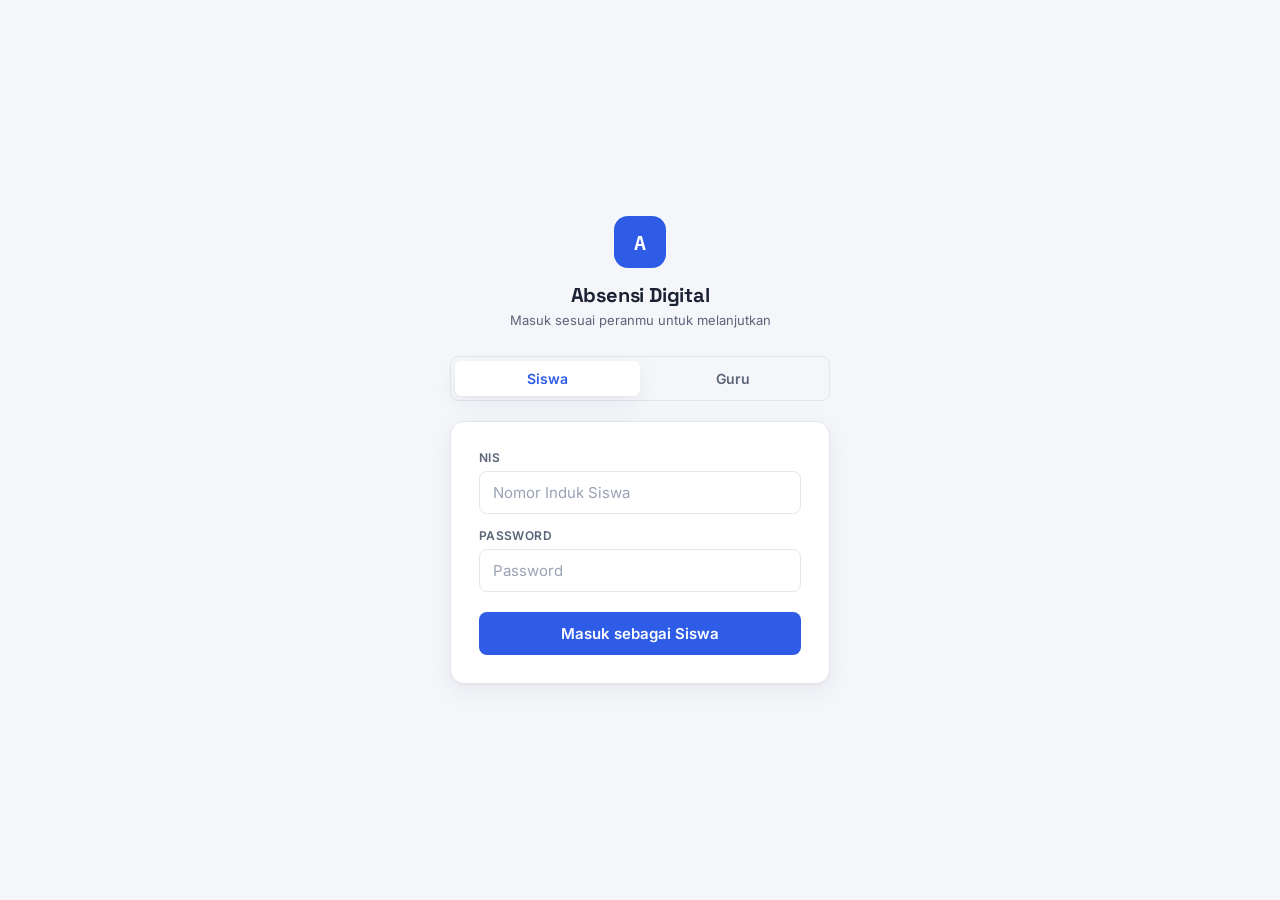
==== index.html @ 781d8fad "Add files via upload" ====
<!DOCTYPE html>
<html lang="id">
<head>
<meta charset="UTF-8" />
<meta name="viewport" content="width=device-width, initial-scale=1.0" />
<title>Absensi - Masuk</title>
<link rel="preconnect" href="https://fonts.googleapis.com">
<link href="https://fonts.googleapis.com/css2?family=Space+Grotesk:wght@500;600;700&family=Inter:wght@400;500;600&family=IBM+Plex+Mono:wght@500;600&display=swap" rel="stylesheet">
<link rel="stylesheet" href="style.css" />
<style>
  body {
    min-height: 100vh;
    display: flex;
    align-items: center;
    justify-content: center;
    padding: 20px;
  }
  .login-wrap { width: 100%; max-width: 380px; }
  .brand {
    text-align: center;
    margin-bottom: 28px;
  }
  .brand .mark {
    width: 52px; height: 52px;
    border-radius: 14px;
    background: var(--primary);
    color: #fff;
    font-family: var(--font-mono);
    font-weight: 600;
    font-size: 20px;
    display: flex; align-items: center; justify-content: center;
    margin: 0 auto 14px;
  }
  .brand h1 { font-size: 20px; color: var(--ink); }
  .brand p { color: var(--ink-soft); font-size: 13px; margin-top: 4px; }

  .tabs {
    display: flex;
    background: var(--bg);
    border: 1px solid var(--border);
    border-radius: var(--radius-sm);
    padding: 4px;
    margin-bottom: 20px;
  }
  .tab {
    flex: 1;
    text-align: center;
    padding: 9px 0;
    border-radius: 6px;
    font-size: 14px;
    font-weight: 600;
    color: var(--ink-soft);
    cursor: pointer;
    background: none;
    border: none;
  }
  .tab.active { background: var(--surface); color: var(--primary); box-shadow: var(--shadow); }

  .login-panel { padding: 28px; }
  .field { margin-bottom: 14px; }
  .field label {
    display: block;
    font-size: 12px;
    font-weight: 600;
    color: var(--ink-soft);
    margin-bottom: 6px;
    text-transform: uppercase;
    letter-spacing: 0.03em;
  }
  .login-panel .btn-primary { width: 100%; margin-top: 6px; }
  .err-msg {
    color: var(--danger);
    font-size: 13px;
    margin-top: 12px;
    text-align: center;
    display: none;
  }
  .hidden { display: none; }
</style>
</head>
<body>

<div class="login-wrap">
  <div class="brand">
    <div class="mark">A</div>
    <h1>Absensi Digital</h1>
    <p>Masuk sesuai peranmu untuk melanjutkan</p>
  </div>

  <div class="tabs">
    <button class="tab active" id="tabSiswa" onclick="switchTab('siswa')">Siswa</button>
    <button class="tab" id="tabGuru" onclick="switchTab('guru')">Guru</button>
  </div>

  <div class="card login-panel">
    <!-- FORM SISWA -->
    <form id="formSiswa" onsubmit="return submitSiswa(event)">
      <div class="field">
        <label for="nis">NIS</label>
        <input id="nis" type="text" inputmode="numeric" placeholder="Nomor Induk Siswa" required />
      </div>
      <div class="field">
        <label for="passSiswa">Password</label>
        <input id="passSiswa" type="password" placeholder="Password" required />
      </div>
      <button class="btn-primary" type="submit" id="btnSiswa">Masuk sebagai Siswa</button>
    </form>

    <!-- FORM GURU -->
    <form id="formGuru" class="hidden" onsubmit="return submitGuru(event)">
      <div class="field">
        <label for="username">Username</label>
        <input id="username" type="text" placeholder="Username guru" required />
      </div>
      <div class="field">
        <label for="passGuru">Password</label>
        <input id="passGuru" type="password" placeholder="Password" required />
      </div>
      <button class="btn-primary" type="submit" id="btnGuru">Masuk sebagai Guru</button>
    </form>

    <p class="err-msg" id="errMsg"></p>
  </div>
</div>

<script src="config.js"></script>
<script>
  function switchTab(role) {
    const isSiswa = role === 'siswa';
    document.getElementById('tabSiswa').classList.toggle('active', isSiswa);
    document.getElementById('tabGuru').classList.toggle('active', !isSiswa);
    document.getElementById('formSiswa').classList.toggle('hidden', !isSiswa);
    document.getElementById('formGuru').classList.toggle('hidden', isSiswa);
    hideErr();
  }

  function showErr(msg) {
    const el = document.getElementById('errMsg');
    el.textContent = msg;
    el.style.display = 'block';
  }
  function hideErr() {
    document.getElementById('errMsg').style.display = 'none';
  }

  async function submitSiswa(e) {
    e.preventDefault();
    hideErr();
    const btn = document.getElementById('btnSiswa');
    btn.disabled = true; btn.textContent = 'Memeriksa...';
    const nis = document.getElementById('nis').value.trim();
    const password = document.getElementById('passSiswa').value;
    try {
      const res = await apiPost('loginSiswa', { nis, password });
      if (res.ok) {
        saveSession(res.token, 'siswa', res.nama);
        window.location.href = 'absen-siswa.html';
      } else {
        showErr(res.error || 'Login gagal');
      }
    } catch (err) {
      showErr('Tidak bisa terhubung ke server. Cek koneksi internet.');
    } finally {
      btn.disabled = false; btn.textContent = 'Masuk sebagai Siswa';
    }
    return false;
  }

  async function submitGuru(e) {
    e.preventDefault();
    hideErr();
    const btn = document.getElementById('btnGuru');
    btn.disabled = true; btn.textContent = 'Memeriksa...';
    const username = document.getElementById('username').value.trim();
    const password = document.getElementById('passGuru').value;
    try {
      const res = await apiPost('loginGuru', { username, password });
      if (res.ok) {
        saveSession(res.token, 'guru', res.nama);
        window.location.href = 'dashboard-guru-enhanced.html';
      } else {
        showErr(res.error || 'Login gagal');
      }
    } catch (err) {
      showErr('Tidak bisa terhubung ke server. Cek koneksi internet.');
    } finally {
      btn.disabled = false; btn.textContent = 'Masuk sebagai Guru';
    }
    return false;
  }

  // Jika sudah login, langsung redirect
  (function autoRedirect() {
    const token = getToken();
    const role = getRole();
    if (token && role === 'siswa') window.location.href = 'absen-siswa.html';
    else if (token && role === 'guru') window.location.href = 'dashboard-guru-enhanced.html';
  })();
</script>
</body>
</html>
---- style.css ----
/* ============ DESIGN TOKENS ============
   Palette   : latar netral terang, tinta navy-charcoal, aksen biru untuk aksi,
               hijau=hadir/sukses, merah=galat/sudah absen, amber=aksen KKA.
   Tipografi : Space Grotesk (display, geometris - identitas "digital attendance"),
               Inter (body, sangat legible untuk tabel data),
               IBM Plex Mono (angka/waktu/NIS - kesan jam presensi digital).
   Signature : jam digital mono besar di layar check-in siswa + tombol bulat
               besar bertekstur "tap-to-mark" dengan animasi centang singkat.
*/
:root {
  --bg: #f5f6fa;
  --surface: #ffffff;
  --border: #e3e6ec;
  --ink: #1b2233;
  --ink-soft: #5b6478;
  --ink-faint: #9aa2b4;

  --primary: #2e5ce6;
  --primary-dark: #1e44bd;
  --primary-bg: #eaf0ff;

  --success: #1e9e6b;
  --success-bg: #e6f7ef;

  --danger: #e1483c;
  --danger-bg: #fdebea;

  --amber: #d98a1f;
  --amber-bg: #fbf1de;

  --radius: 14px;
  --radius-sm: 8px;
  --shadow: 0 1px 2px rgba(27, 34, 51, 0.04), 0 8px 24px rgba(27, 34, 51, 0.06);

  --font-display: 'Space Grotesk', 'Segoe UI', sans-serif;
  --font-body: 'Inter', 'Segoe UI', sans-serif;
  --font-mono: 'IBM Plex Mono', 'Courier New', monospace;
}

* { box-sizing: border-box; }

html, body {
  margin: 0;
  padding: 0;
  background: var(--bg);
  color: var(--ink);
  font-family: var(--font-body);
  -webkit-font-smoothing: antialiased;
}

h1, h2, h3 { font-family: var(--font-display); margin: 0; letter-spacing: -0.01em; }
p { margin: 0; }

button {
  font-family: var(--font-body);
  cursor: pointer;
  border: none;
  border-radius: var(--radius-sm);
  transition: transform 0.08s ease, opacity 0.15s ease, background 0.15s ease;
}
button:active { transform: scale(0.98); }
button:disabled { opacity: 0.5; cursor: not-allowed; transform: none; }
button:focus-visible, input:focus-visible, select:focus-visible {
  outline: 2px solid var(--primary);
  outline-offset: 2px;
}

input, select {
  font-family: var(--font-body);
  font-size: 15px;
  padding: 11px 13px;
  border: 1px solid var(--border);
  border-radius: var(--radius-sm);
  background: var(--surface);
  color: var(--ink);
  width: 100%;
}
input::placeholder { color: var(--ink-faint); }

.btn-primary {
  background: var(--primary);
  color: #fff;
  font-weight: 600;
  font-size: 15px;
  padding: 12px 20px;
}
.btn-primary:hover:not(:disabled) { background: var(--primary-dark); }

.btn-ghost {
  background: transparent;
  color: var(--ink-soft);
  font-weight: 500;
  padding: 10px 16px;
  border: 1px solid var(--border);
}
.btn-ghost:hover { background: var(--bg); color: var(--ink); }

.btn-danger {
  background: var(--danger-bg);
  color: var(--danger);
  font-weight: 600;
  padding: 8px 14px;
  font-size: 13px;
}

.card {
  background: var(--surface);
  border: 1px solid var(--border);
  border-radius: var(--radius);
  box-shadow: var(--shadow);
}

.badge {
  display: inline-flex;
  align-items: center;
  gap: 6px;
  padding: 3px 10px;
  border-radius: 999px;
  font-size: 12px;
  font-weight: 600;
  font-family: var(--font-mono);
}
.badge-success { background: var(--success-bg); color: var(--success); }
.badge-idle { background: var(--bg); color: var(--ink-faint); border: 1px solid var(--border); }
.badge-danger { background: var(--danger-bg); color: var(--danger); }

.toast {
  position: fixed;
  bottom: 24px;
  left: 50%;
  transform: translateX(-50%) translateY(12px);
  background: var(--ink);
  color: #fff;
  padding: 13px 20px;
  border-radius: var(--radius-sm);
  font-size: 14px;
  font-weight: 500;
  opacity: 0;
  pointer-events: none;
  transition: opacity 0.2s ease, transform 0.2s ease;
  z-index: 100;
  max-width: 90vw;
  text-align: center;
}
.toast.show { opacity: 1; transform: translateX(-50%) translateY(0); }
.toast.error { background: var(--danger); }
.toast.success { background: var(--success); }

@media (prefers-reduced-motion: reduce) {
  * { transition: none !important; animation: none !important; }
}

/* Bungkus setiap <table> dengan <div class="table-wrap"> supaya di layar
   sempit tabel bisa di-scroll ke samping alih-alih kolomnya terpotong
   atau bikin seluruh halaman melebar. */
.table-wrap {
  width: 100%;
  overflow-x: auto;
  -webkit-overflow-scrolling: touch;
}
.table-wrap table { min-width: 560px; }
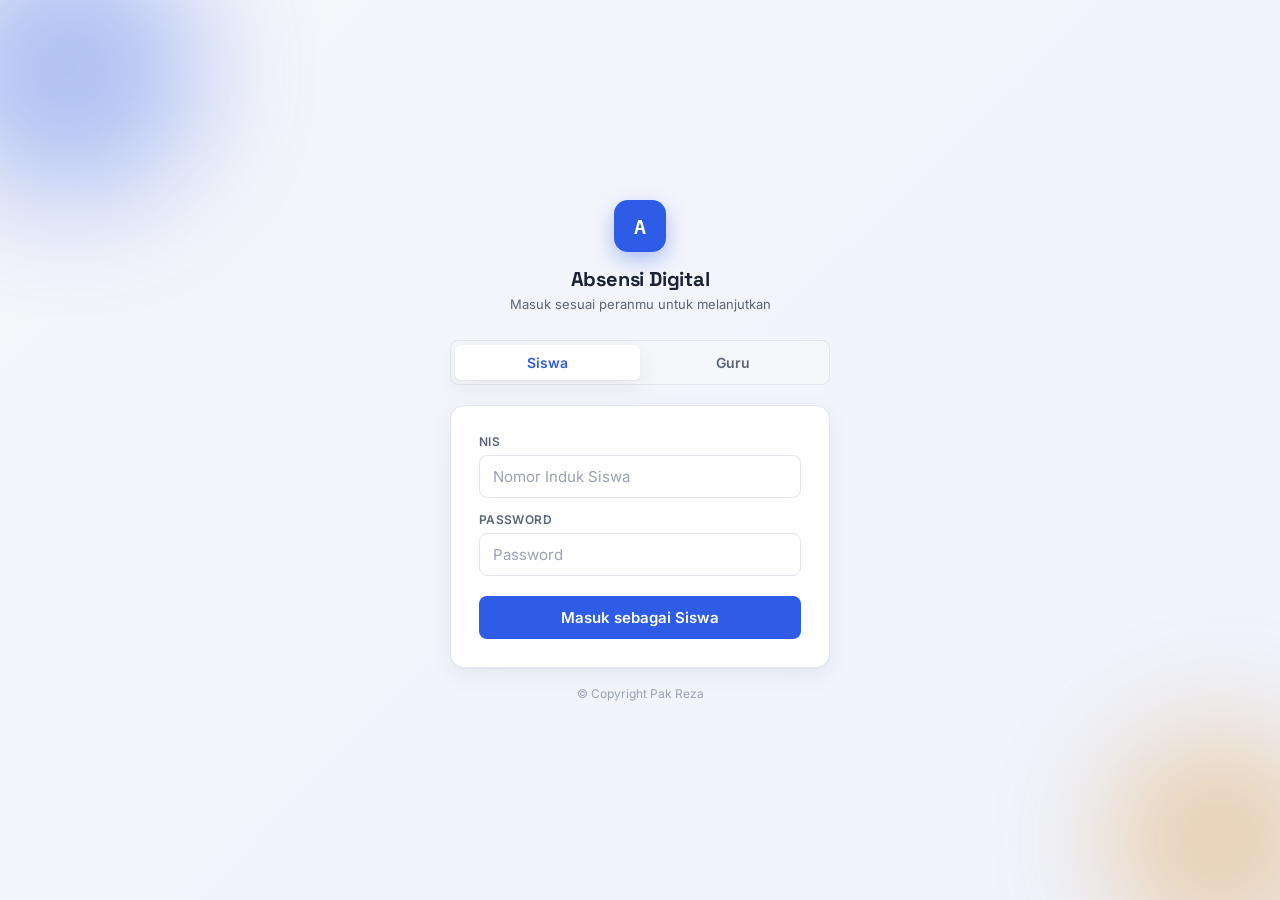
==== commit 2ee6ac25: "Add files via upload" ====
--- a/index.html
+++ b/index.html
@@ -14,11 +14,66 @@
     align-items: center;
     justify-content: center;
     padding: 20px;
-  }
-  .login-wrap { width: 100%; max-width: 380px; }
+    overflow-x: hidden;
+    position: relative;
+    background: linear-gradient(135deg, var(--bg) 0%, var(--primary-bg) 100%);
+    background-size: 200% 200%;
+    animation: bgShift 12s ease-in-out infinite;
+  }
+
+  @keyframes bgShift {
+    0% { background-position: 0% 50%; }
+    50% { background-position: 100% 50%; }
+    100% { background-position: 0% 50%; }
+  }
+
+  /* Blob dekoratif melayang halus di belakang form */
+  .bg-blob {
+    position: fixed;
+    border-radius: 50%;
+    filter: blur(60px);
+    opacity: 0.35;
+    z-index: 0;
+    pointer-events: none;
+    animation: floatBlob 10s ease-in-out infinite;
+  }
+  .bg-blob.one {
+    width: 260px; height: 260px;
+    background: var(--primary);
+    top: -60px; left: -60px;
+  }
+  .bg-blob.two {
+    width: 220px; height: 220px;
+    background: var(--amber);
+    bottom: -50px; right: -50px;
+    animation-delay: -4s;
+  }
+  @keyframes floatBlob {
+    0%, 100% { transform: translate(0, 0) scale(1); }
+    50% { transform: translate(20px, -20px) scale(1.08); }
+  }
+
+  .login-wrap {
+    width: 100%;
+    max-width: 380px;
+    position: relative;
+    z-index: 1;
+    opacity: 0;
+    transform: translateY(24px);
+    animation: fadeSlideUp 0.7s cubic-bezier(0.16, 1, 0.3, 1) forwards;
+  }
+
+  @keyframes fadeSlideUp {
+    to { opacity: 1; transform: translateY(0); }
+  }
+
   .brand {
     text-align: center;
     margin-bottom: 28px;
+    opacity: 0;
+    transform: translateY(12px);
+    animation: fadeSlideUp 0.6s cubic-bezier(0.16, 1, 0.3, 1) forwards;
+    animation-delay: 0.1s;
   }
   .brand .mark {
     width: 52px; height: 52px;
@@ -30,6 +85,12 @@
     font-size: 20px;
     display: flex; align-items: center; justify-content: center;
     margin: 0 auto 14px;
+    box-shadow: 0 8px 20px rgba(46, 92, 230, 0.35);
+    animation: markPulse 3s ease-in-out infinite;
+  }
+  @keyframes markPulse {
+    0%, 100% { transform: scale(1); box-shadow: 0 8px 20px rgba(46, 92, 230, 0.35); }
+    50% { transform: scale(1.05); box-shadow: 0 10px 26px rgba(46, 92, 230, 0.45); }
   }
   .brand h1 { font-size: 20px; color: var(--ink); }
   .brand p { color: var(--ink-soft); font-size: 13px; margin-top: 4px; }
@@ -41,6 +102,11 @@
     border-radius: var(--radius-sm);
     padding: 4px;
     margin-bottom: 20px;
+    position: relative;
+    opacity: 0;
+    transform: translateY(12px);
+    animation: fadeSlideUp 0.6s cubic-bezier(0.16, 1, 0.3, 1) forwards;
+    animation-delay: 0.18s;
   }
   .tab {
     flex: 1;
@@ -53,10 +119,31 @@
     cursor: pointer;
     background: none;
     border: none;
-  }
-  .tab.active { background: var(--surface); color: var(--primary); box-shadow: var(--shadow); }
-
-  .login-panel { padding: 28px; }
+    position: relative;
+    z-index: 1;
+    transition: color 0.25s ease;
+  }
+  .tab.active { color: var(--primary); }
+  .tab-indicator {
+    position: absolute;
+    top: 4px; bottom: 4px;
+    left: 4px;
+    width: calc(50% - 4px);
+    background: var(--surface);
+    border-radius: 6px;
+    box-shadow: var(--shadow);
+    transition: transform 0.32s cubic-bezier(0.65, 0, 0.35, 1);
+  }
+  .tab-indicator.guru { transform: translateX(100%); }
+
+  .login-panel {
+    padding: 28px;
+    opacity: 0;
+    transform: translateY(12px);
+    animation: fadeSlideUp 0.6s cubic-bezier(0.16, 1, 0.3, 1) forwards;
+    animation-delay: 0.26s;
+    transition: box-shadow 0.3s ease;
+  }
   .field { margin-bottom: 14px; }
   .field label {
     display: block;
@@ -67,7 +154,32 @@
     text-transform: uppercase;
     letter-spacing: 0.03em;
   }
-  .login-panel .btn-primary { width: 100%; margin-top: 6px; }
+  .field input {
+    transition: border-color 0.2s ease, box-shadow 0.2s ease, transform 0.2s ease;
+  }
+  .field input:focus {
+    border-color: var(--primary);
+    box-shadow: 0 0 0 3px var(--primary-bg);
+  }
+  .login-panel .btn-primary {
+    width: 100%;
+    margin-top: 6px;
+    position: relative;
+    overflow: hidden;
+  }
+  .login-panel .btn-primary:hover:not(:disabled) {
+    box-shadow: 0 6px 16px rgba(46, 92, 230, 0.3);
+  }
+
+  /* Transisi swap form Siswa / Guru */
+  #formSiswa, #formGuru {
+    animation: formFade 0.35s ease;
+  }
+  @keyframes formFade {
+    from { opacity: 0; transform: translateX(8px); }
+    to { opacity: 1; transform: translateX(0); }
+  }
+
   .err-msg {
     color: var(--danger);
     font-size: 13px;
@@ -75,10 +187,44 @@
     text-align: center;
     display: none;
   }
+  .err-msg.show {
+    display: block;
+    animation: shakeFade 0.4s ease;
+  }
+  @keyframes shakeFade {
+    0% { opacity: 0; transform: translateX(0); }
+    25% { transform: translateX(-4px); }
+    50% { transform: translateX(4px); }
+    75% { transform: translateX(-2px); }
+    100% { opacity: 1; transform: translateX(0); }
+  }
+
+  .credit {
+    text-align: center;
+    margin-top: 18px;
+    font-size: 12px;
+    color: var(--ink-faint);
+    opacity: 0;
+    animation: fadeSlideUp 0.6s cubic-bezier(0.16, 1, 0.3, 1) forwards;
+    animation-delay: 0.4s;
+  }
+
   .hidden { display: none; }
+
+  @media (prefers-reduced-motion: reduce) {
+    body, .bg-blob, .login-wrap, .brand, .brand .mark, .tabs, .login-panel,
+    #formSiswa, #formGuru, .err-msg, .credit {
+      animation: none !important;
+      opacity: 1 !important;
+      transform: none !important;
+    }
+  }
 </style>
 </head>
 <body>
+
+<div class="bg-blob one"></div>
+<div class="bg-blob two"></div>
 
 <div class="login-wrap">
   <div class="brand">
@@ -88,6 +234,7 @@
   </div>
 
   <div class="tabs">
+    <div class="tab-indicator" id="tabIndicator"></div>
     <button class="tab active" id="tabSiswa" onclick="switchTab('siswa')">Siswa</button>
     <button class="tab" id="tabGuru" onclick="switchTab('guru')">Guru</button>
   </div>
@@ -121,6 +268,8 @@
 
     <p class="err-msg" id="errMsg"></p>
   </div>
+
+  <p class="credit">&copy; Copyright Pak Reza</p>
 </div>
 
 <script src="config.js"></script>
@@ -129,6 +278,7 @@
     const isSiswa = role === 'siswa';
     document.getElementById('tabSiswa').classList.toggle('active', isSiswa);
     document.getElementById('tabGuru').classList.toggle('active', !isSiswa);
+    document.getElementById('tabIndicator').classList.toggle('guru', !isSiswa);
     document.getElementById('formSiswa').classList.toggle('hidden', !isSiswa);
     document.getElementById('formGuru').classList.toggle('hidden', isSiswa);
     hideErr();
@@ -137,10 +287,13 @@
   function showErr(msg) {
     const el = document.getElementById('errMsg');
     el.textContent = msg;
-    el.style.display = 'block';
+    el.classList.remove('show');
+    // trigger reflow supaya animasi shake bisa diulang
+    void el.offsetWidth;
+    el.classList.add('show');
   }
   function hideErr() {
-    document.getElementById('errMsg').style.display = 'none';
+    document.getElementById('errMsg').classList.remove('show');
   }
 
   async function submitSiswa(e) {
